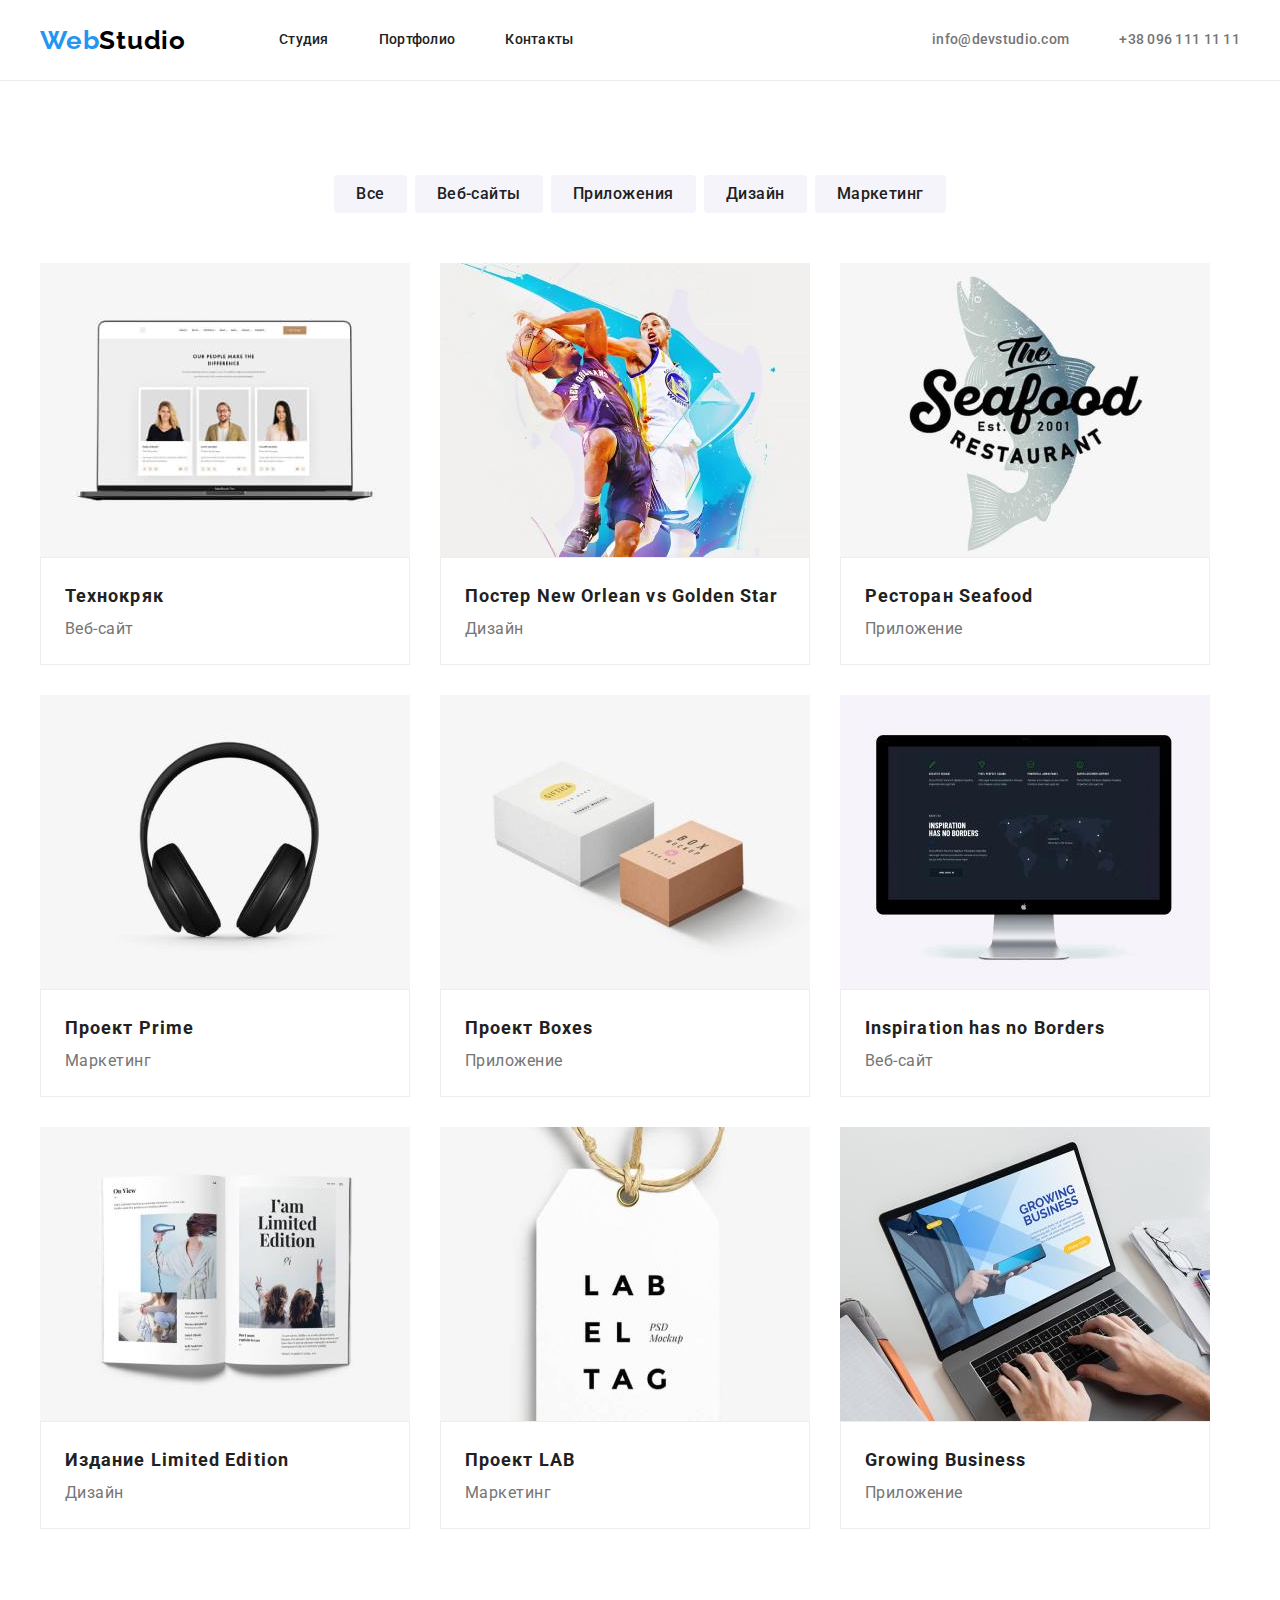
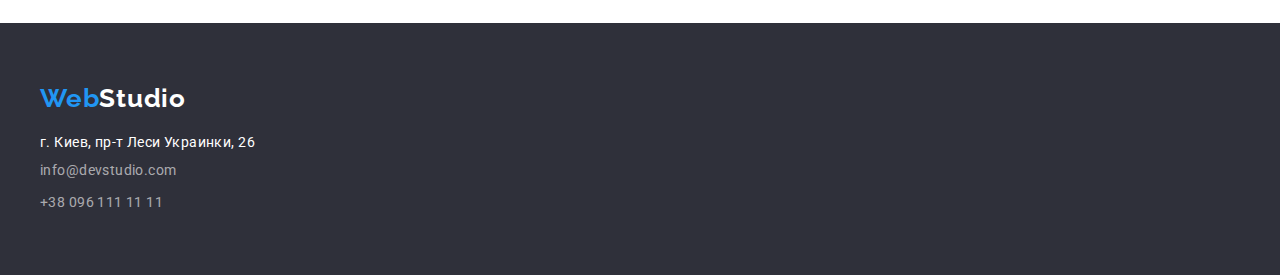
==== portfolio.html @ b3939411 "first commit" ====
<!DOCTYPE html>
<html lang="ru">
  <head>
    <meta charset="UTF-8" />
    <meta http-equiv="X-UA-Compatible" content="IE=edge" />
    <meta name="viewport" content="width=device-width, initial-scale=1.0" />
    <title>GoIT Homework 02</title>
    <link
      rel="icon"
      href="https://goit.ua/wp-content/uploads/2018/07/xcropped-LOGOOOO-e1531571952503-1-32x32.png.pagespeed.ic.9Q9oIULrxK.png"
      sizes="32x32"
    />
    <link rel="stylesheet" href="./css/reset.css" />
    <link
      rel="stylesheet"
      href="https://cdnjs.cloudflare.com/ajax/libs/modern-normalize/1.1.0/modern-normalize.min.css"
      integrity="sha512-wpPYUAdjBVSE4KJnH1VR1HeZfpl1ub8YT/NKx4PuQ5NmX2tKuGu6U/JRp5y+Y8XG2tV+wKQpNHVUX03MfMFn9Q=="
      crossorigin="anonymous"
      referrerpolicy="no-referrer"
    />
    <link rel="stylesheet" href="./css/style.css" />
    <link rel="preconnect" href="https://fonts.googleapis.com" />
    <link rel="preconnect" href="https://fonts.gstatic.com" crossorigin />
    <link
      href="https://fonts.googleapis.com/css2?family=Raleway:wght@700;800&family=Roboto:wght@400;500;700;900&display=swap"
      rel="stylesheet"
    />
  </head>
  <body>
    <header class="header">
      <div class="container header-container">
        <nav class="header-navigation">
          <a href="./index.html" class="logo-header"><span class="logo-web">Web</span>Studio</a>
          <ul class="site-nav">
            <li class="header-item">
              <a href="./index.html" class="site-nav-link">Студия</a>
            </li>
            <li class="header-item">
              <a href="./portfolio.html" class="site-nav-link">Портфолио</a>
            </li>
            <li class="header-item">
              <a href="#contacts" class="site-nav-link">Контакты</a>
            </li>
          </ul>
        </nav>
        <div class="header-contacts">
          <a href="mailto:info@devstudio.com" class="top-contacts">info@devstudio.com</a>
          <a href="tel:+380961111111" class="top-contacts top-tel">+38 096 111 11 11</a>
        </div>
      </div>
    </header>
    <main>
      <div class=" main-container section">
        <section class="container">
          <h2 class="visually-hidden">section titile</h2>
          <ul class="btn-list">
            <li class="btn-item">
              <button type="button" class="portfolio-btn">Все</button>
            </li>

            <li class="btn-item">
              <button type="button" class="portfolio-btn">Веб-сайты</button>
            </li>

            <li class="btn-item">
              <button type="button" class="portfolio-btn">Приложения</button>
            </li>

            <li class="btn-item">
              <button type="button" class="portfolio-btn">Дизайн</button>
            </li>

            <li class="btn-item">
              <button type="button" class="portfolio-btn">Маркетинг</button>
            </li>
          </ul>
          <ul class="projects-list">
            <li class="projects-item">
              <div class="projects-thumb">
                <img src="./images/img-technocriak.jpg" alt="Технокряк" width="370" height="294" />
              </div>
              <div class="projects-content">
                <h3 class="projects-title">Технокряк</h3>
                <p class="projects-text">Веб-сайт</p>
              </div>
            </li>

            <li class="projects-item">
              <div class="projects-thumb">
                <img src="./images/img-poster.jpg" alt="Постер" width="370" height="294" />
              </div>
              <div class="projects-content">
                <h3 class="projects-title">Постер New Orlean vs Golden Star</h3>
                <p class="projects-text">Дизайн</p>
              </div>
            </li>

            <li class="projects-item">
              <div class="projects-thumb">
                <img src="./images/img-seafood.jpg" alt="Ресторан Seafood" />
              </div>
              <div class="projects-content">
                <h3 class="projects-title">Ресторан Seafood</h3>
                <p class="projects-text">Приложение</p>
              </div>
            </li>

            <li class="projects-item">
              <div class="projects-thumb">
                <img
                  src="./images/img-project-prime.jpg"
                  alt="Проект Prime"
                  width="370"
                  height="294"
                />
              </div>

              <div class="projects-content">
                <h3 class="projects-title">Проект Prime</h3>
                <p class="projects-text">Маркетинг</p>
              </div>
            </li>

            <li class="projects-item">
              <div class="projects-thumb">
                <img
                  src="./images/img-project-boxes.jpg"
                  alt="Проект Boxes"
                  width="370"
                  height="294"
                />
              </div>

              <div class="projects-content">
                <h3 class="projects-title">Проект Boxes</h3>
                <p class="projects-text">Приложение</p>
              </div>
            </li>

            <li class="projects-item">
              <div class="projects-thumb">
                <img
                  src="./images/img-inspiration.jpg"
                  alt="Inspiration has no Borders"
                  width="370"
                  height="294"
                />
              </div>

              <div class="projects-content">
                <h3 class="projects-title">Inspiration has no Borders</h3>
                <p class="projects-text">Веб-сайт</p>
              </div>
            </li>

            <li class="projects-item">
              <div class="projects-thumb">
                <img
                  src="./images/img-limited-edition.jpg"
                  alt="Издание Limited Edition"
                  width="370"
                  height="294"
                />
              </div>
              <div class="projects-content">
                <h3 class="projects-title">Издание Limited Edition</h3>
                <p class="projects-text">Дизайн</p>
              </div>
            </li>

            <li class="projects-item">
              <div class="projects-thumb">
                <img src="./images/img-project-lab.jpg" alt="Проект LAB" width="370" height="294" />
              </div>
              <div class="projects-content">
                <h3 class="projects-title">Проект LAB</h3>
                <p class="projects-text">Маркетинг</p>
              </div>
            </li>

            <li class="projects-item">
              <div class="projects-thumb">
                <img
                  src="./images/img-growing-business.jpg"
                  alt="Growing Business"
                  width="370"
                  height="294"
                />
              </div>
              <div class="projects-content">
                <h3 class="projects-title">Growing Business</h3>
                <p class="projects-text">Приложение</p>
              </div>
            </li>
          </ul>
        </section>
      </div>
    </main>
    <footer class="footer">
      <div class="container footer-container">
        <a id="contacts"></a>
        <a href="./index.html" class="logo-footer"><span class="logo-web">Web</span>Studio</a>
        <address>
          <ul class="footer-list">
            <li class="footer-item">
              <a
                href="https://goo.gl/maps/dR3RgNgynanYJw8FA"
                target="_blank"
                rel="noopener noreferrer nofollow"
                class="footer-address"
                >г. Киев, пр-т Леси Украинки, 26</a
              >
            </li>
            <li class="footer-item">
              <a href="mailto:info@devstudio.com" class="footer-contacts">info@devstudio.com</a>
            </li>
            <li class="footer-item">
              <a href="tel:+380961111111" class="footer-contacts">+38 096 111 11 11</a>
            </li>
          </ul>
        </address>
      </div>
    </footer>
  </body>
</html>
---- css/style.css ----
:root {
  --main-title-color: #ffffff;
  --second-title-color: #212121;
  --main-text-color: #757575;
  --second-text-color: #ffffff;
  --accent-color: #2196f3;
  --main-btn-color: #2196f3;
  --header-text-color: #212121;
  --projects-list-gap: 30px;
}

img {
  display: block;
  max-width: 100%;
  height: auto;
}
.container {
  width: 1200px;
  margin: 0 auto;
  padding-left: 15px;
  padding-right: 15px;
}

.visually-hidden {
  position: absolute;
  width: 1px;
  height: 1px;
  margin: -1px;
  padding: 0;
  overflow: hidden;
  border: 0;
  clip: rect(0 0 0 0);
}

.section {
  padding-top: 94px;
  padding-bottom: 94px;
}

body {
  background-color: #fff;
  font-family: 'Roboto', sans-serif;
}

.header {
  background-color: #ffffff;
  border-bottom: 1px solid rgba(236, 236, 236, 1);
}

.header-container {
  display: flex;
  align-items: center;
}

.header-navigation {
  display: flex;
  align-items: center;
}

.site-nav {
  display: flex;
}

.logo-header {
  font-style: normal;
  font-weight: 700;
  font-family: 'Raleway', sans-serif;
  color: #000;
  text-decoration: none;
  font-size: 26px;
  line-height: 1.19;
  letter-spacing: 0.03em;
  margin-right: 93px;
  padding-top: 24px;
  padding-bottom: 24px;
  display: block;
}

.logo-web {
  /* font-style: normal;
  font-family: 'Raleway'; */
  color: #2196f3;
  text-decoration: none;
}

.header-item:not(:last-child) {
  margin-right: 50px;
}

.site-nav-link {
  text-decoration: none;
  font-weight: 500;
  font-size: 14px;
  line-height: 1.14;
  letter-spacing: 0.02em;
  color: var(--header-text-color);
  padding-top: 32px;
  padding-bottom: 32px;
  display: block;
}

.site-nav-link:hover,
.site-nav-link:focus {
  color: var(--accent-color);
}

.header-contacts {
  display: flex;
  margin-left: auto;
}

.top-contacts {
  text-decoration: none;
  color: var(--main-text-color);
  font-weight: 500;
  font-size: 14px;
  line-height: 1.14;
  letter-spacing: 0.02em;
  padding-top: 32px;
  padding-bottom: 32px;
  display: block;
}

.top-contacts:hover,
.top-contacts:focus {
  color: var(--accent-color);
}

.top-tel {
  margin-left: 50px;
}

/* Hero section */

.hero {
  width: 100%;
  min-height: 600px;
  background: #2f303a;
  padding: 200px 0;
}

.hero-container {
  display: flex;
  flex-direction: column;
  align-items: center;
}

.hero-title {
  font-weight: 900;
  font-size: 44px;
  line-height: 1.36;
  text-align: center;
  letter-spacing: 0.06em;
  text-transform: uppercase;
  color: var(--main-title-color);
  margin-bottom: 30px;
  width: 700px;
}

.hero-button {
  font-family: inherit;
  cursor: pointer;
  font-style: normal;
  font-weight: 700;
  font-size: 16px;
  line-height: 1.87;
  color: var(--second-text-color);
  background: var(--main-btn-color);
  box-shadow: 0px 4px 4px rgba(0, 0, 0, 0.15);
  border-radius: 4px;
  min-width: 200px;
  height: 50px;
}

.hero-button:hover,
.hero-button:focus {
  color: var(--second-title-color);
  background: #188ce8;
  box-shadow: 0px 4px 4px rgba(0, 0, 0, 0.15);
  border-radius: 4px;
}

/* .section-two {
  margin: 94px auto;
} */

.section-two-list {
  display: flex;
}

.section-two-item:not(:last-child){
  margin-right: 30px;
}

.section-two-item {
  width: 270px;
  height: 101px;
}

.section-two-title {
  font-style: normal;
  font-weight: 700;
  font-size: 14px;
  line-height: 1.14;
  letter-spacing: 0.03em;
  text-transform: uppercase;
  color: var(--header-text-color);
  margin-bottom: 10px;
}

.section-two-text {
  font-size: 14px;
  line-height: 1.71;
  letter-spacing: 0.03em;
  color: var(--main-text-color);
}

.section-three {
  display: flex;
  flex-direction: column;
  padding-top: 0;
}

.section-three-list {
  display: flex;
  justify-content: space-between;
}

.section-three-title {
  font-style: normal;
  font-weight: 700;
  font-size: 36px;
  line-height: 1.17;
  text-align: center;
  letter-spacing: 0.03em;
  color: var(--header-text-color);
  margin-bottom: 50px;
}

.section-four {
  background: #f5f4fa;
  display: flex;
  flex-direction: column;
  justify-content: center;
  height: 648px;
}

.section-four-list {
  display: flex;
  justify-content: space-between;
  width: 1170px;
  margin: 0 auto;
}

.section-four-item {
  display: flex;
  flex-direction: column;
  background: #ffffff;
  justify-content: center;
  width: 270px;
  /* height: 368px; */
}

.section-four-item:not(:last-child) {
  margin-right: 30px;
}

.section-four-content {
  padding: 30px;
}

.section-four-title {
  font-weight: 700;
  font-size: 36px;
  line-height: 1.17;
  text-align: center;
  letter-spacing: 0.03em;
  color: var(--header-text-color);
  margin-bottom: 50px;
}

.section-four-sub-title {
  font-weight: 500;
  font-size: 16px;
  line-height: 1.19;
  text-align: center;
  letter-spacing: 0.03em;
  color: var(--header-text-color);
  margin-bottom: 10px;
}

.section-four-text {
  font-weight: 400;
  font-size: 16px;
  line-height: 1.19;
  text-align: center;
  letter-spacing: 0.03em;
  color: var(--main-text-color);
}

.footer {
  width: 100%;
  background: #2f303a;
  padding-top: 60px;
  padding-bottom: 60px;
}

.footer-container {
  display: flex;
  flex-direction: column;
}

.logo-footer {
  font-weight: 700;
  font-family: 'Raleway', sans-serif;
  font-size: 26px;
  line-height: 1.19;
  letter-spacing: 0.03em;
  color: #fff;
  text-decoration: none;
  /* padding-top: 60px;
  padding-bottom: 60px; */
  margin-bottom: 20px;
}

.footer-list {
  display: flex;
  flex-direction: column;
  justify-content: space-between;
}

.footer-item:not(:last-child) {
  margin-bottom: 9px;
}

.footer-address {
  text-decoration: none;
  font-style: normal;
  font-weight: 400;
  font-size: 14px;
  line-height: 1.71px;
  letter-spacing: 0.03em;
  color: #ffffff;
}

.footer-contacts {
  text-decoration: none;
  font-style: normal;
  font-weight: 400;
  font-size: 14px;
  line-height: 1.71;
  letter-spacing: 0.03em;
  color: rgba(255, 255, 255, 0.6);
}

.main-container {
  display: flex;
  flex-direction: column;
}

.btn-list {
  display: flex;
  justify-content: center;
  margin-bottom: 50px;
}

.btn-item:not(:last-child) {
  margin-right: 8px;
}

.portfolio-btn {
  background: #f5f4fa;
  border-radius: 4px;
  font-family: inherit;
  font-style: normal;
  font-weight: 500;
  font-size: 16px;
  line-height: 1.62;
  text-align: center;
  letter-spacing: 0.03em;
  color: var(--header-text-color);
  padding: 6px 22px;
  border: none;
}

.portfolio-btn:focus,
.portfolio-btn:hover {
  background: #2196f3;
  box-shadow: 0px 3px 1px rgba(0, 0, 0, 0.1), 0px 1px 2px rgba(0, 0, 0, 0.08),
    0px 2px 2px rgba(0, 0, 0, 0.12);
  border-radius: 4px;
  color: var(--second-text-color);
}

.projects-list {
  display: flex;
  flex-wrap: wrap;
  flex-basis: calc(100% / 3 - 30px);
  margin: 0;
  margin-left: calc(-1 * var(--projects-list-gap));
  margin-top: calc(-1 * var(--projects-list-gap));
}

.projects-item {
  display: flex;
  flex-direction: column;
  margin-left: var(--projects-list-gap);
  margin-top: var(--projects-list-gap);
  background: #ffffff;
}

.projects-content {
  padding: 20px 24px;
  border: 1px solid #eeeeee;
}

.projects-title {
  font-style: normal;
  font-weight: 700;
  font-size: 18px;
  line-height: 2;
  letter-spacing: 0.06em;
  color: var(--second-title-color);
}

.projects-text {
  font-style: normal;
  font-weight: 400;
  font-size: 16px;
  line-height: 1.87;
  letter-spacing: 0.03em;
  color: var(--main-text-color);
}
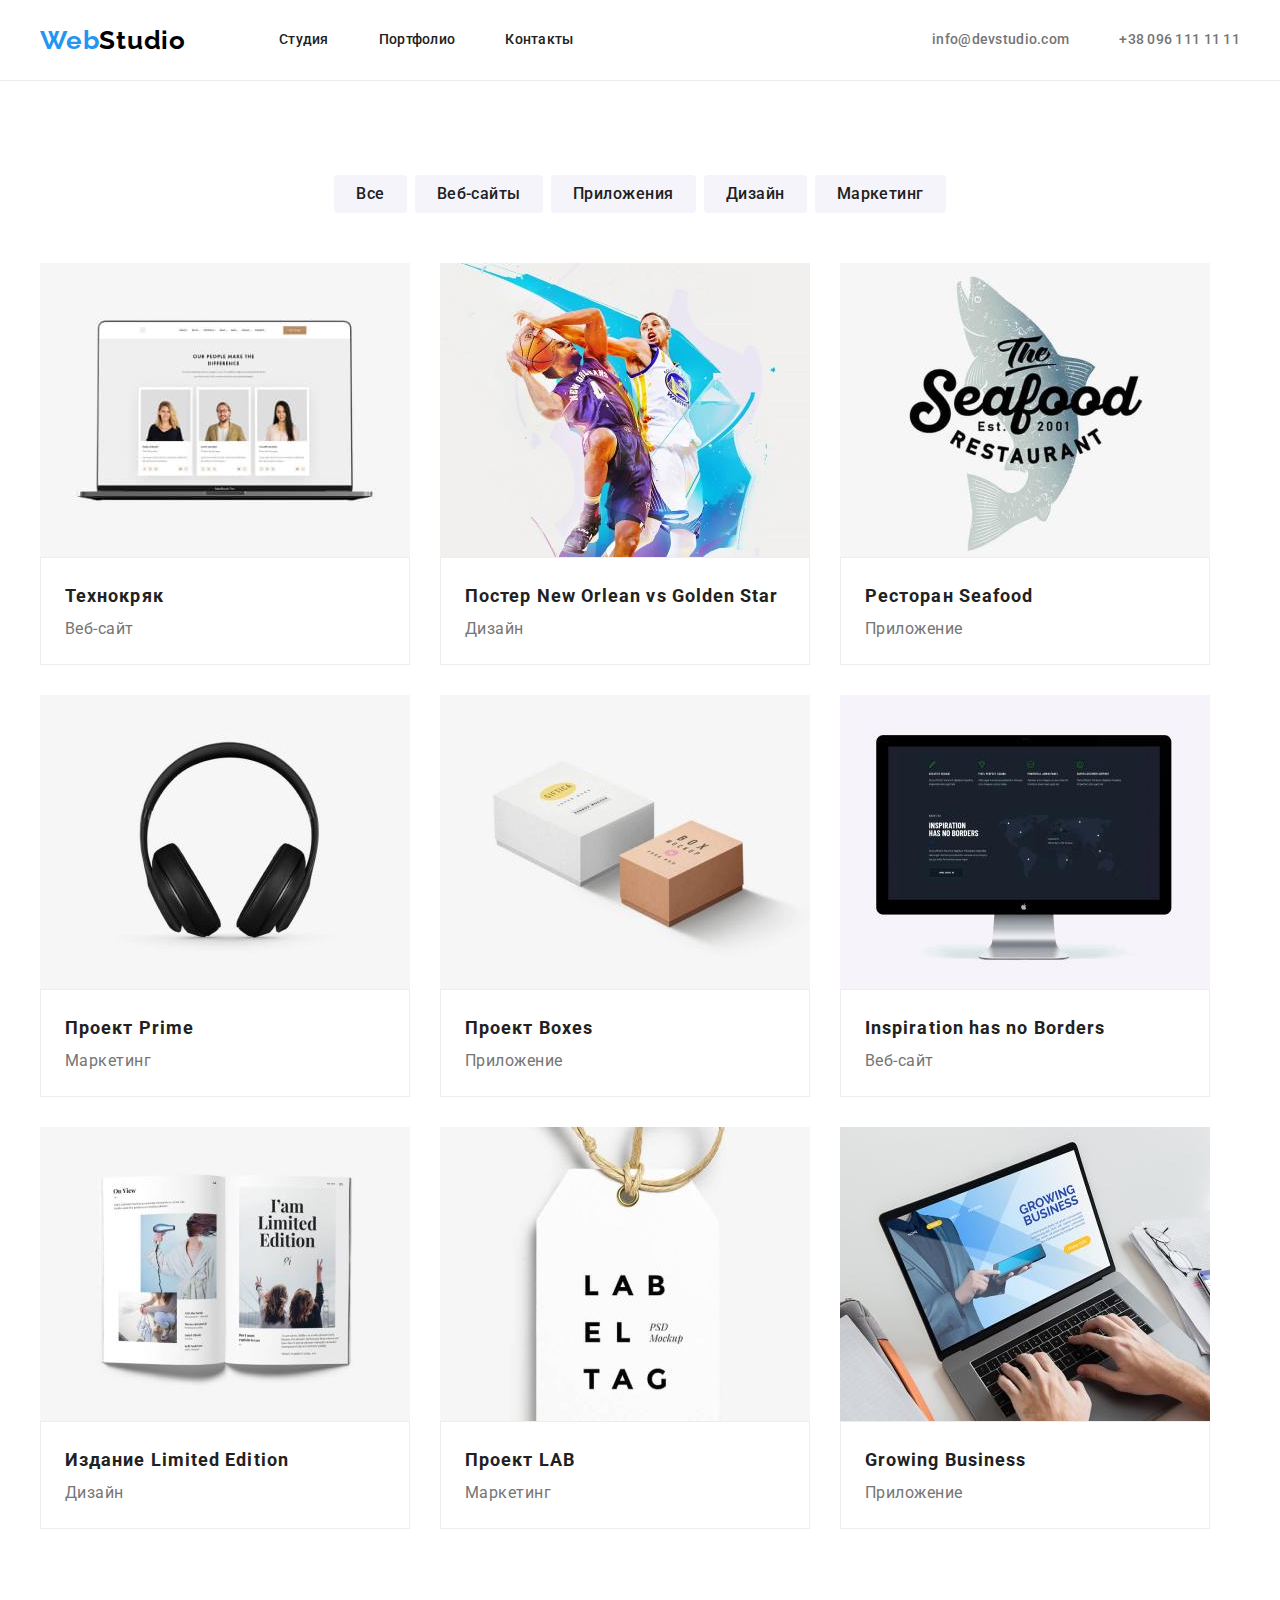
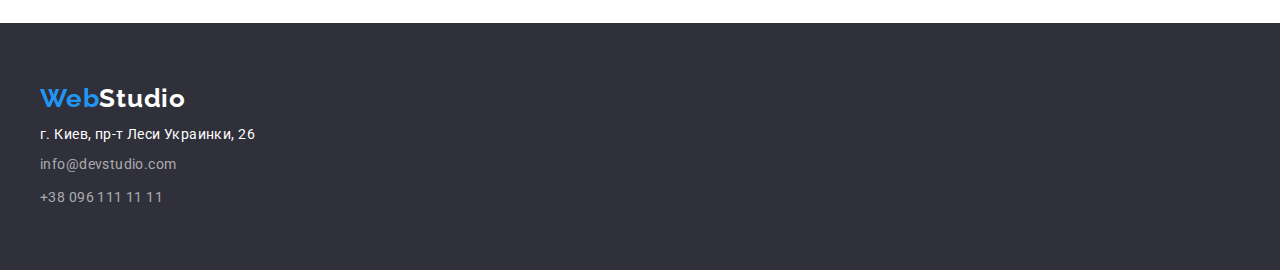
==== commit 76cab455: "task for review" ====
--- a/portfolio.html
+++ b/portfolio.html
@@ -52,7 +52,7 @@
     <main>
       <div class=" main-container section">
         <section class="container">
-          <h2 class="visually-hidden">section titile</h2>
+          <h2 class="visually-hidden">Portfolio buttons</h2>
           <ul class="btn-list">
             <li class="btn-item">
               <button type="button" class="portfolio-btn">Все</button>
--- a/css/style.css
+++ b/css/style.css
@@ -118,7 +118,8 @@
   letter-spacing: 0.02em;
   padding-top: 32px;
   padding-bottom: 32px;
-  display: block;
+  display: flex;
+  align-items: center;
 }
 
 .top-contacts:hover,
@@ -130,13 +131,29 @@
   margin-left: 50px;
 }
 
+.header-contacts-icon {
+  fill: var(--main-text-color);
+  margin-right: 10px;
+}
+
+.top-contacts:hover .header-contacts-icon,
+.top-contacts:focus .header-contacts-icon {
+  fill: var(--accent-color);
+}
+
 /* Hero section */
 
 .hero {
   width: 100%;
   min-height: 600px;
-  background: #2f303a;
   padding: 200px 0;
+  background-color: rgba(47, 48, 58, 0.4);
+  background-image: linear-gradient(rgba (47, 48, 58, 0.4), rgba (47, 48, 58, 0.4));
+  background-image: url(../images/Hero-Background.jpg);
+  background-repeat: no-repeat;
+  background-size: cover;
+  background-position: center;
+  box-shadow: 0px 4px 4px 0px rgba(0, 0, 0, 0.15);
 }
 
 .hero-container {
@@ -180,15 +197,16 @@
   border-radius: 4px;
 }
 
-/* .section-two {
+.section-two {
+  display: flex;
   margin: 94px auto;
-} */
+}
 
 .section-two-list {
   display: flex;
 }
 
-.section-two-item:not(:last-child){
+.section-two-item:not(:last-child) {
   margin-right: 30px;
 }
 
@@ -197,6 +215,11 @@
   height: 101px;
 }
 
+.section-two-thumb {
+  display: flex;
+  margin-bottom: 30px;
+}
+
 .section-two-title {
   font-style: normal;
   font-weight: 700;
@@ -218,7 +241,6 @@
 .section-three {
   display: flex;
   flex-direction: column;
-  padding-top: 0;
 }
 
 .section-three-list {
@@ -258,7 +280,10 @@
   background: #ffffff;
   justify-content: center;
   width: 270px;
-  /* height: 368px; */
+  background: #ffffff;
+  box-shadow: 0px 1px 3px rgba(0, 0, 0, 0.12), 0px 1px 1px rgba(0, 0, 0, 0.14),
+    0px 2px 1px rgba(0, 0, 0, 0.2);
+  border-radius: 0px 0px 4px 4px;
 }
 
 .section-four-item:not(:last-child) {
@@ -266,7 +291,7 @@
 }
 
 .section-four-content {
-  padding: 30px;
+  padding-top: 30px;
 }
 
 .section-four-title {
@@ -298,6 +323,116 @@
   color: var(--main-text-color);
 }
 
+.team-social-list {
+  display: flex;
+  margin-top: 20px;
+}
+
+.team-social-item {
+  width: 44px;
+  height: 44px;
+}
+
+.team-social {
+  margin-top: 16px;
+  margin-bottom: 30px;
+}
+
+.team-social-item:not(:last-child) {
+  margin-right: 10px;
+}
+
+.team-social-link {
+  width: 100%;
+  height: 100%;
+  display: flex;
+  align-items: center;
+  justify-content: center;
+  background-color: rgba(255, 255, 255, 0.1);
+  border-radius: 50%;
+  margin-left: 32px;
+}
+
+.team-social-link:hover,
+.team-social-link:focus {
+  background-color: var(--accent-color);
+}
+
+.team-social-icon {
+  width: 20px;
+  height: 20px;
+  display: flex;
+  align-items: center;
+  justify-content: center;
+  fill: #afb1b8;
+}
+
+.team-social-link:hover .team-social-icon,
+.team-social-link:focus .team-social-icon {
+  fill: #ffffff;
+}
+
+.section-five {
+  background: #ffffff;
+  display: flex;
+  flex-direction: column;
+  justify-content: center;
+  height: 375px;
+}
+
+.section-five-title {
+  font-family: Roboto;
+  font-weight: 700;
+  font-size: 36px;
+  line-height: 1.17;
+  text-align: center;
+  letter-spacing: 0.03em;
+  color: var(--header-text-color);
+  margin-bottom: 50px;
+}
+
+.section-five-list {
+  display: flex;
+  justify-content: space-between;
+  width: 1170px;
+  margin: 0 auto;
+}
+
+.section-five-item {
+  width: 170px;
+  height: 92px;
+  border: 1px solid #afb1b8;
+  border-radius: 4px;
+}
+
+.clients-icon {
+  width: 100%;
+  height: 100%;
+  display: flex;
+  align-items: center;
+  justify-content: center;
+  fill: #afb1b8;
+}
+
+.clients-icon-link {
+  width: 100%;
+  height: 100%;
+  display: flex;
+  align-items: center;
+  justify-content: center;
+}
+
+.clients-icon-link:hover,
+.clients-icon-link:focus {
+  border: 1px solid var(--accent-color);
+  border-radius: 4px;
+}
+
+.clients-icon-link:hover .clients-icon,
+.clients-icon-link:focus .clients-icon {
+  fill: var(--accent-color);
+}
+
 .footer {
   width: 100%;
   background: #2f303a;
@@ -305,12 +440,13 @@
   padding-bottom: 60px;
 }
 
-.footer-container {
-  display: flex;
-  flex-direction: column;
+.footer-wrp {
+  display: flex;
+  align-items: baseline;
 }
 
 .logo-footer {
+  display: block;
   font-weight: 700;
   font-family: 'Raleway', sans-serif;
   font-size: 26px;
@@ -318,15 +454,12 @@
   letter-spacing: 0.03em;
   color: #fff;
   text-decoration: none;
-  /* padding-top: 60px;
-  padding-bottom: 60px; */
   margin-bottom: 20px;
 }
 
 .footer-list {
   display: flex;
   flex-direction: column;
-  justify-content: space-between;
 }
 
 .footer-item:not(:last-child) {
@@ -334,13 +467,15 @@
 }
 
 .footer-address {
+  display: flex;
   text-decoration: none;
-  font-style: normal;
   font-weight: 400;
   font-size: 14px;
   line-height: 1.71px;
   letter-spacing: 0.03em;
   color: #ffffff;
+  min-width: 231px;
+  margin-bottom: 9px;
 }
 
 .footer-contacts {
@@ -352,6 +487,60 @@
   letter-spacing: 0.03em;
   color: rgba(255, 255, 255, 0.6);
 }
+
+.footer-social-title {
+  display: block;
+  font-family: Roboto;
+  font-style: normal;
+  font-weight: bold;
+  font-size: 14px;
+  line-height: 1.15;
+  letter-spacing: 0.03em;
+  text-transform: uppercase;
+  color: #ffffff;
+  margin-left: 70px;
+}
+
+.footer-social-list {
+  display: flex;
+  margin-top: 20px;
+}
+
+.footer-social-item {
+  width: 44px;
+  height: 44px;
+}
+
+.footer-social-item:not(:last-child) {
+  margin-right: 10px;
+}
+
+.footer-social-link {
+  width: 100%;
+  height: 100%;
+  display: flex;
+  align-items: center;
+  justify-content: center;
+  background-color: rgba(255, 255, 255, 0.1);
+  border-radius: 50%;
+  margin-left: 70px;
+}
+
+.footer-social-link:hover,
+.footer-social-link:focus {
+  background-color: var(--accent-color);
+}
+
+.footer-social-icon {
+  width: 20px;
+  height: 20px;
+  display: flex;
+  align-items: center;
+  justify-content: center;
+  fill: #ffffff;
+}
+
+/* PORTFOLIO PAGE */
 
 .main-container {
   display: flex;
@@ -409,6 +598,11 @@
   background: #ffffff;
 }
 
+.projects-item:hover {
+  box-shadow: 0px 1px 1px rgba(0, 0, 0, 0.12), 0px 4px 4px rgba(0, 0, 0, 0.06),
+    1px 4px 6px rgba(0, 0, 0, 0.16);
+}
+
 .projects-content {
   padding: 20px 24px;
   border: 1px solid #eeeeee;
